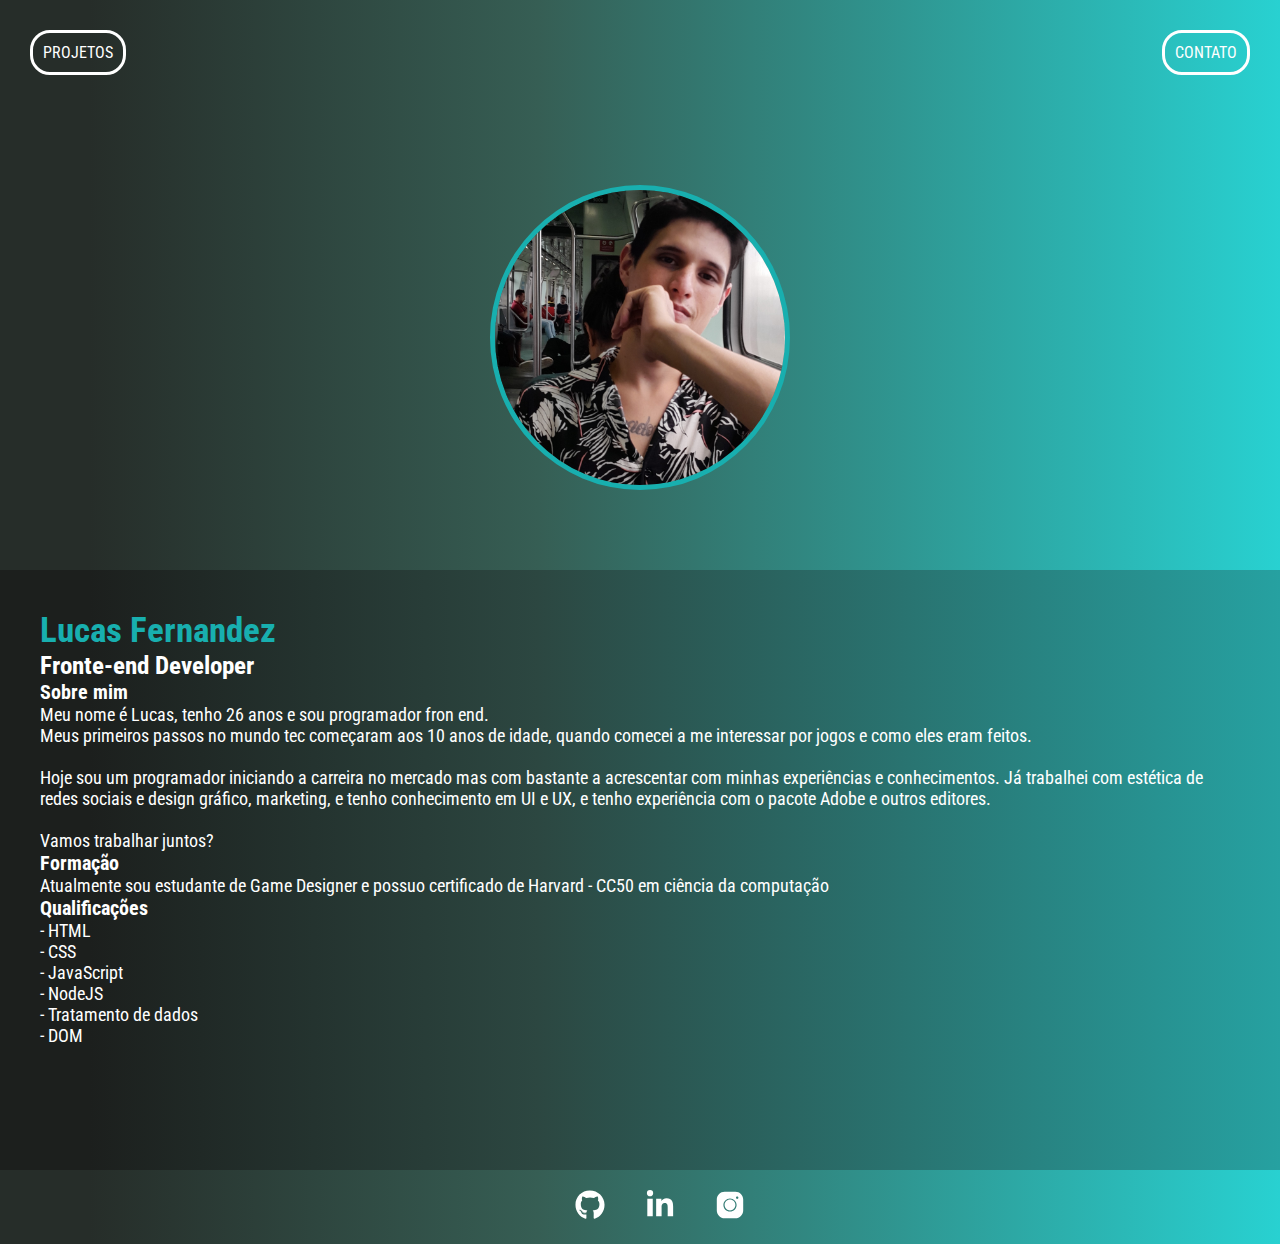
==== index.html @ 3ad0e664 "portfólio commit inicial" ====
<!DOCTYPE html>
<html lang="pt-br">

<head>
    <meta charset="UTF-8">
    <meta http-equiv="X-UA-Compatible" content="IE=edge">
    <meta name="viewport" content="width=device-width, initial-scale=1.0">
    <title>Lucas Fernandez</title>
    <link rel="stylesheet" href="./SRC/css/estilo-index.css">
    <link rel="stylesheet" href="./SRC/css/reset.css">
    <link rel="preconnect" href="https://fonts.googleapis.com">
    <link rel="preconnect" href="https://fonts.gstatic.com" crossorigin>
    <link
        href="https://fonts.googleapis.com/css2?family=Roboto+Condensed:ital,wght@0,300;0,400;0,700;1,400&display=swap"
        rel="stylesheet">
    <link rel="shortcut icon" href="./SRC/imagens/1454827.png" type="image/x-icon">
</head>

<body>

    <header>
        <div class="container">
            <nav class="portflio">
                <ul id="informacoes">
                    <li class="projetos">
                        <a href="./projetos.html">PROJETOS</a>
                    </li>

                    <li class="contato">
                        <a class="contact" href="./contato.html">CONTATO</a>
                    </li>
                </ul>
            </nav>
        </div>

        <div class="centro">
            <img class="lucas" src="./SRC/imagens/Lucas.jpg" alt="Lucas">
        </div>
    </header>

    <main class="container_corpo">
        <div>
            <section>
                <hgroup class="descricao">
                    <h1 class="fernandez">Lucas Fernandez</h1>
                    <h2 class="fronte-end">Fronte-end Developer</h2>
                    <h3 id="sobre_mim">Sobre mim</h3>
                
                <p class="sobre_mim">
                    Meu nome é Lucas, tenho 26 anos e sou programador fron end.<br>
                    Meus primeiros passos no mundo tec começaram aos 10 anos de idade, quando comecei a me interessar
                    por jogos e como eles eram feitos.<br>
                    <br>Hoje sou um programador iniciando a carreira no mercado mas com bastante a acrescentar com
                    minhas experiências e conhecimentos. Já trabalhei com estética de redes sociais e design gráfico,
                    marketing, e tenho conhecimento em UI e UX, e tenho experiência com o pacote Adobe e outros
                    editores.<br>
                    <br>Vamos trabalhar juntos?
                </p>

                <h3 id="formacao">Formação</h3>
                <p class="formacao">
                    Atualmente sou estudante de Game Designer e possuo certificado de Harvard - CC50 em ciência da
                    computação
                </p>

                <h3 id="qualificacoes">Qualificações</h3>
                <p class="qualificacoes">
                    - HTML<br>
                    - CSS<br>
                    - JavaScript<br>
                    - NodeJS<br>
                    - Tratamento de dados<br>
                    - DOM
                </p>
            </section>
        </hgroup>
        </div>
    </main>

    <footer class="icones">
        <div id="github">
            <a>
                <a href="https://github.com/Lucas-SFernandez" target="_blank" rel="noopener norefere">
                    <img class="github" src="./SRC/imagens/github.svg" alt="GitHub">
                </a>
        </div>

        <div id="linkedin">
            <a href="https://www.linkedin.com/in/lucas-sfernandez/" target="_blank" rel="noopener norefere">
                <img class="linkedin" src="./SRC/imagens/linkedin-in.svg" alt="Linkedin">
            </a>
        </div>

        <div id="insta">
            <a href="https://www.instagram.com/lucas.novis/" target="_blank" rel="noopener norefere">
                <img class="insta" src="./SRC/imagens/icons8-instagram.svg" alt="Instagram">
            </a>
        </div>
    </footer>
    </div>

</body>

</html>
---- SRC/css/estilo-index.css ----
body{
    font-family:'Roboto Condensed', sans-serif;
    margin: 0 auto;
    max-width: 1280px;
    min-height: 100vh;
    background: rgb(38,45,41);
    background: linear-gradient(90deg, rgba(38,45,41,1) 7%, rgba(54,94,84,1) 42%, rgba(40,209,209,1) 100%);
}

@media screen and (max-width:768px) {
    .container{
        justify-content: space-evenly;
        padding-left: 50px;
        padding-right: 50px;
    }

    .lucas{
        width: 200px;
        margin-left: 30px;
        margin-top: -60px;
    }

    .sobre_mim{
        font-size: 15px;
    }

    .formacao{
        font-size: 15px;
    }

    .qualificacoes{
        font-size: 15px;
    }

    #sobre_mim{
        font-size: 18px;
    }

    #formacao{
        font-size: 18px;
    }

    #qualificacoes{
        font-size: 18px;
    }

    .fernandez{
        font-size: 30px;
    }

    .fronte-end{
        font-size: 22px;
    }

    .github{
        width: 30px;
        height: 30px;
    }

    .linkedin{
        width: 30px;
        height: 30px;
    }

    .insta{
        width: 30px;
        height: 30px;
    }

    .icones{
        display: flex;
        justify-content: space-evenly;
    }

    .container_corpo{
        height: 550px;
        width: 600px;
        margin-left: 80px;
        margin-top: -50px;
        padding: 2px;
    }
    }


@media screen and (max-width:375px) {
    .container{
        display: contents;
        justify-content: space-evenly;
        margin-left: 30px;
    }

    .lucas{
        width: 180px;
        margin-left: 30px;
        margin-top: -60px;
    }

    .sobre_mim{
        font-size: 12px;
    }

    .formacao{
        font-size: 12px;
    }

    .qualificacoes{
        font-size: 12px;
    }

    #sobre_mim{
        font-size: 13px;
    }

    #formacao{
        font-size: 13px;
    }

    #qualificacoes{
        font-size: 13px;
    }

    .fernandez{
        font-size: 23px;
    }

    .fronte-end{
        font-size: 16px;
    }

    .github{
        width: 20px;
        height: 20px;
    }

    .linkedin{
        width: 20px;
        height: 20px;
    }

    .insta{
        width: 20px;
        height: 20px;
    }

    .icones{
        display: flex;
        justify-content: space-evenly;
        margin-right: 20px;
    }

    .container_corpo{
        height: 550px;
        width: 280px;
        margin-left: 45px;
        margin-top: -50px;
        padding: 2px;
    }
}


a{
    color: #ffffff;
}

p{
    color: #ffffff;
    font-size: 18px;
}

h1{
    color: rgb(24, 175, 175);
    font-size: 35px;
}

h2{
    font-size: 25px;
}

h3{
    font-size: 20px;
}

hgroup{
    color: #ffffff;
    text-align: left;
    justify-content: space-evenly;
    flex-wrap: wrap;
    padding: 30px;
}

ul#informacoes{
    display: flex;
    justify-content: space-between;
    flex-wrap: wrap;
}


header li{
    margin: 20px;
}

header img{
    display: flex;
    justify-content: center;
    width: 300px;
    border-radius: 50%;
    border: 5px solid rgb(24, 175, 175);
}

div.centro{
    display: flex;
    justify-content: center;
    padding: 80px;
}

nav.portflio{
    margin: 10px;
}

nav a{
    font-size: 16px;
    transition: 0.3s ease-in-out ;
}

nav a:hover{
    color: rgb(4, 255, 255);
}

nav a.contact:hover{
    color: rgb(4, 255, 255);
}

nav li{
    transition: 0.3s ease-in-out;
    padding: 10px;
    border-style: solid;
    border-color: #ffffff;
    border-radius: 20px;
}

nav li.projetos:hover{
    transform: scale(1.2);
    border-color: rgb(27, 189, 189);
}

nav li.contato:hover{
    transform: scale(1.2);
    border-color: rgba(54,94,84,1);
}

main{
    background: rgb(28, 31, 29);
    background: linear-gradient(90deg, rgba(28, 31, 29) 7%, rgb(44, 71, 65) 42%, rgb(38, 161, 161) 100%);
    height: 600px;
    display: flex;
    justify-content: space-evenly;
}

main div{
    padding: 10px;
}

.icones #github{
    filter: invert(1);
    transition: 0.3s ease-in-out;
    display: flex;
    justify-content: center;
}

footer.icones #github:hover{
    transform: scale(1.2);
}

footer.icones #linkedin{
    filter: invert(1);
    transition: 0.3s ease-in-out;
    display: flex;
    justify-content: center;
}

footer.icones #linkedin:hover{
    transform: scale(1.2);
}

.icones #insta{
    filter: invert(1);
    transition: 0.3s ease-in-out;
    display: flex;
    justify-content: center;
}

.icones #insta:hover{
    transform: scale(1.2);
}

footer img{
    width: 30px;
    height: 30px;
}

footer a{
    margin: 20px;
    text-align: center;
}

footer{
    display: flex;
    justify-content: center;
}
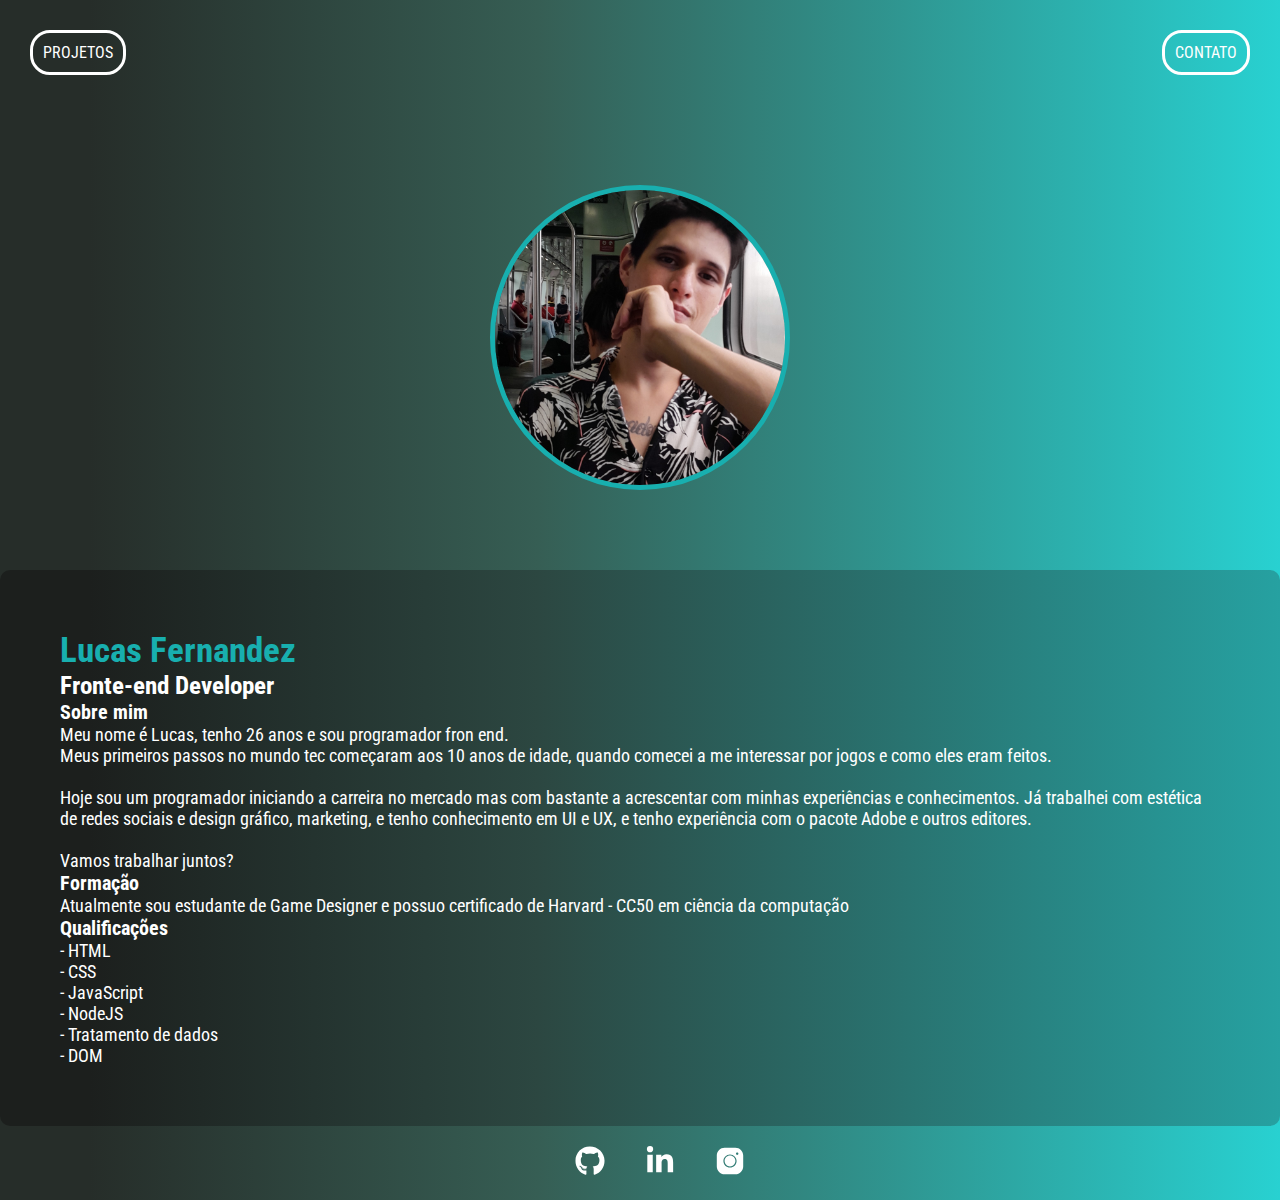
==== commit 907c0db4: "Ultima versão" ====
--- a/index.html
+++ b/index.html
@@ -20,7 +20,6 @@
 
     <header>
         <div class="container">
-            <nav class="portflio">
                 <ul id="informacoes">
                     <li class="projetos">
                         <a href="./projetos.html">PROJETOS</a>
@@ -30,7 +29,6 @@
                         <a class="contact" href="./contato.html">CONTATO</a>
                     </li>
                 </ul>
-            </nav>
         </div>
 
         <div class="centro">
--- a/SRC/css/estilo-index.css
+++ b/SRC/css/estilo-index.css
@@ -7,157 +7,6 @@
     background: linear-gradient(90deg, rgba(38,45,41,1) 7%, rgba(54,94,84,1) 42%, rgba(40,209,209,1) 100%);
 }
 
-@media screen and (max-width:768px) {
-    .container{
-        justify-content: space-evenly;
-        padding-left: 50px;
-        padding-right: 50px;
-    }
-
-    .lucas{
-        width: 200px;
-        margin-left: 30px;
-        margin-top: -60px;
-    }
-
-    .sobre_mim{
-        font-size: 15px;
-    }
-
-    .formacao{
-        font-size: 15px;
-    }
-
-    .qualificacoes{
-        font-size: 15px;
-    }
-
-    #sobre_mim{
-        font-size: 18px;
-    }
-
-    #formacao{
-        font-size: 18px;
-    }
-
-    #qualificacoes{
-        font-size: 18px;
-    }
-
-    .fernandez{
-        font-size: 30px;
-    }
-
-    .fronte-end{
-        font-size: 22px;
-    }
-
-    .github{
-        width: 30px;
-        height: 30px;
-    }
-
-    .linkedin{
-        width: 30px;
-        height: 30px;
-    }
-
-    .insta{
-        width: 30px;
-        height: 30px;
-    }
-
-    .icones{
-        display: flex;
-        justify-content: space-evenly;
-    }
-
-    .container_corpo{
-        height: 550px;
-        width: 600px;
-        margin-left: 80px;
-        margin-top: -50px;
-        padding: 2px;
-    }
-    }
-
-
-@media screen and (max-width:375px) {
-    .container{
-        display: contents;
-        justify-content: space-evenly;
-        margin-left: 30px;
-    }
-
-    .lucas{
-        width: 180px;
-        margin-left: 30px;
-        margin-top: -60px;
-    }
-
-    .sobre_mim{
-        font-size: 12px;
-    }
-
-    .formacao{
-        font-size: 12px;
-    }
-
-    .qualificacoes{
-        font-size: 12px;
-    }
-
-    #sobre_mim{
-        font-size: 13px;
-    }
-
-    #formacao{
-        font-size: 13px;
-    }
-
-    #qualificacoes{
-        font-size: 13px;
-    }
-
-    .fernandez{
-        font-size: 23px;
-    }
-
-    .fronte-end{
-        font-size: 16px;
-    }
-
-    .github{
-        width: 20px;
-        height: 20px;
-    }
-
-    .linkedin{
-        width: 20px;
-        height: 20px;
-    }
-
-    .insta{
-        width: 20px;
-        height: 20px;
-    }
-
-    .icones{
-        display: flex;
-        justify-content: space-evenly;
-        margin-right: 20px;
-    }
-
-    .container_corpo{
-        height: 550px;
-        width: 280px;
-        margin-left: 45px;
-        margin-top: -50px;
-        padding: 2px;
-    }
-}
-
-
 a{
     color: #ffffff;
 }
@@ -213,24 +62,24 @@
     padding: 80px;
 }
 
-nav.portflio{
+div.container{
     margin: 10px;
 }
 
-nav a{
+div.container a{
     font-size: 16px;
     transition: 0.3s ease-in-out ;
 }
 
-nav a:hover{
+div.container a:hover{
     color: rgb(4, 255, 255);
 }
 
-nav a.contact:hover{
+div.container a.contact:hover{
     color: rgb(4, 255, 255);
 }
 
-nav li{
+div.container li{
     transition: 0.3s ease-in-out;
     padding: 10px;
     border-style: solid;
@@ -238,12 +87,12 @@
     border-radius: 20px;
 }
 
-nav li.projetos:hover{
+div li.projetos:hover{
     transform: scale(1.2);
     border-color: rgb(27, 189, 189);
 }
 
-nav li.contato:hover{
+div li.contato:hover{
     transform: scale(1.2);
     border-color: rgba(54,94,84,1);
 }
@@ -251,9 +100,13 @@
 main{
     background: rgb(28, 31, 29);
     background: linear-gradient(90deg, rgba(28, 31, 29) 7%, rgb(44, 71, 65) 42%, rgb(38, 161, 161) 100%);
-    height: 600px;
-    display: flex;
+    display: flex;
+    border-radius: 10px;
     justify-content: space-evenly;
+}
+
+main div{
+    margin: 20px;
 }
 
 main div{
@@ -306,4 +159,371 @@
 footer{
     display: flex;
     justify-content: center;
+}
+
+@media screen and (max-width:896px) {
+    .container{
+        display: flex;
+        position: relative;
+        justify-content: space-evenly;
+        margin: 0%;
+    }
+
+    #informacoes{
+        display: flex;
+        justify-content: space-evenly;
+        gap: 200px;
+    }
+
+    .lucas{
+        width: 200px;
+        margin-left: 30px;
+        margin-top: -60px;
+    }
+
+    .sobre_mim{
+        font-size: 15px;
+    }
+
+    .formacao{
+        font-size: 15px;
+    }
+
+    .qualificacoes{
+        font-size: 15px;
+    }
+
+    #sobre_mim{
+        font-size: 20px;
+        padding-bottom: 10px;
+    }
+
+    #formacao{
+        font-size: 20px;
+        padding-bottom: 10px;
+    }
+
+    #qualificacoes{
+        font-size: 20px;
+        padding-bottom: 10px;
+    }
+
+    .fernandez{
+        font-size: 40px;
+        line-height: 40px;
+        padding-bottom: 20px;
+    }
+
+    .fronte-end{
+        font-size: 28px;
+        line-height: 30px;
+        padding-bottom: 20px;
+    }
+
+    .github{
+        width: 30px;
+        height: 30px;
+    }
+
+    .linkedin{
+        width: 30px;
+        height: 30px;
+    }
+
+    .insta{
+        width: 30px;
+        height: 30px;
+    }
+
+    .icones{
+        display: flex;
+    }
+
+    .container_corpo{
+        height: 820px;
+        width: 370px;
+        margin: 0 auto;
+        margin-top: -50px;
+        padding: 2px;
+        border-radius: 10px;
+        
+    }
+    }
+
+    @media screen and (max-width:414px) {
+        .container{
+            display: flex;
+            position: relative;
+            justify-content: space-evenly;
+            margin: 0%;
+        }
+    
+        #informacoes{
+            display: flex;
+            justify-content: space-evenly;
+            gap: 50px;
+        }
+    
+        .lucas{
+            width: 200px;
+            margin-left: 30px;
+            margin-top: -60px;
+        }
+    
+        .sobre_mim{
+            font-size: 15px;
+        }
+    
+        .formacao{
+            font-size: 15px;
+        }
+    
+        .qualificacoes{
+            font-size: 15px;
+        }
+    
+        #sobre_mim{
+            font-size: 20px;
+            padding-bottom: 10px;
+        }
+    
+        #formacao{
+            font-size: 20px;
+            padding-bottom: 10px;
+        }
+    
+        #qualificacoes{
+            font-size: 20px;
+            padding-bottom: 10px;
+        }
+    
+        .fernandez{
+            font-size: 40px;
+            line-height: 40px;
+            padding-bottom: 20px;
+        }
+    
+        .fronte-end{
+            font-size: 28px;
+            line-height: 30px;
+            padding-bottom: 20px;
+        }
+    
+        .github{
+            width: 30px;
+            height: 30px;
+        }
+    
+        .linkedin{
+            width: 30px;
+            height: 30px;
+        }
+    
+        .insta{
+            width: 30px;
+            height: 30px;
+        }
+    
+        .icones{
+            display: flex;
+        }
+    
+        .container_corpo{
+            height: 900px;
+            width: 370px;
+            margin: 0 auto;
+            margin-top: -50px;
+            padding: 2px;
+            border-radius: 10px;
+            
+        }
+        }
+
+
+@media screen and (max-width:375px) {
+    div.container{
+        display: flex;
+        position: relative;
+        justify-content: space-evenly;
+        margin: 0%;
+    }
+
+    #informacoes{
+        display: flex;
+        justify-content: space-evenly;
+        gap: 50px;
+    }
+
+    .lucas{
+        width: 180px;
+        position: relative;
+        justify-content: center;
+        align-items: center;
+    }
+
+    .sobre_mim{
+        font-size: 13px;
+        padding-bottom: 15px;
+    }
+
+    .formacao{
+        font-size: 13px;
+        padding-bottom: 15px;
+    }
+
+    .qualificacoes{
+        font-size: 13px;
+    }
+
+    #sobre_mim{
+        font-size: 16px;
+    }
+
+    #formacao{
+        font-size: 16px;
+    }
+
+    #qualificacoes{
+        font-size: 16px;
+    }
+
+    .fernandez{
+        font-size: 28px;
+        line-height: 25px;
+        padding-bottom: 8px;
+    }
+
+    .fronte-end{
+        font-size: 20px;
+        line-height: 20px;
+        padding-bottom: 20px;
+    }
+
+    p{
+        line-height: 17px;
+    }
+
+    .github{
+        width: 20px;
+        height: 20px;
+    }
+
+    .linkedin{
+        width: 20px;
+        height: 20px;
+    }
+
+    .insta{
+        width: 20px;
+        height: 20px;
+    }
+
+    .icones{
+        display: flex;
+        justify-content: center;
+    }
+
+    .container_corpo{
+        height: 950px;
+        width: 280px;
+        justify-content: center;
+        align-items: center;
+    }
+}
+
+@media screen and (max-width:320px) {
+    .container{
+        display: flex;
+        position: relative;
+        justify-content: space-evenly;
+        margin: 0%;
+    }
+
+    #informacoes{
+        display: flex;
+        justify-content: space-evenly;
+        gap: 30px;
+    }
+
+    .lucas{
+        width: 180px;
+        margin: 0 auto;
+        margin-top: -60px;
+    }
+
+    .sobre_mim{
+        font-size: 13px;
+        padding-bottom: 15px;
+    }
+
+    h3#sobre_mim{
+        font-size: 16px;
+    }
+
+    .formacao{
+        font-size: 13px;
+        padding-bottom: 15px;
+    }
+
+    .qualificacoes{
+        font-size: 12px;
+    }
+
+    #sobre_mim{
+        font-size: 13px;
+    }
+
+    #formacao{
+        font-size: 16px;
+    }
+
+    #qualificacoes{
+        font-size: 16px;
+    }
+
+    .fernandez{
+        font-size: 28px;
+        line-height: 25px;
+        padding-bottom: 8px;
+    }
+
+    .fronte-end{
+        font-size: 18px;
+        line-height: 20px;
+        padding-bottom: 20px;
+    }
+
+    p{
+        line-height: 17px;
+    }
+
+    .github{
+        width: 20px;
+        height: 20px;
+    }
+
+    .linkedin{
+        width: 20px;
+        height: 20px;
+    }
+
+    .insta{
+        width: 20px;
+        height: 20px;
+    }
+
+    .icones{
+        display: flex;
+        justify-content: space-evenly;
+        margin-right: 20px;
+    }
+
+    .container_corpo{
+        height: 1010px;
+        width: 260px;
+        display: block;
+        justify-content: center;
+        margin: 0 auto;
+        margin-top: -50px;
+    }
 }